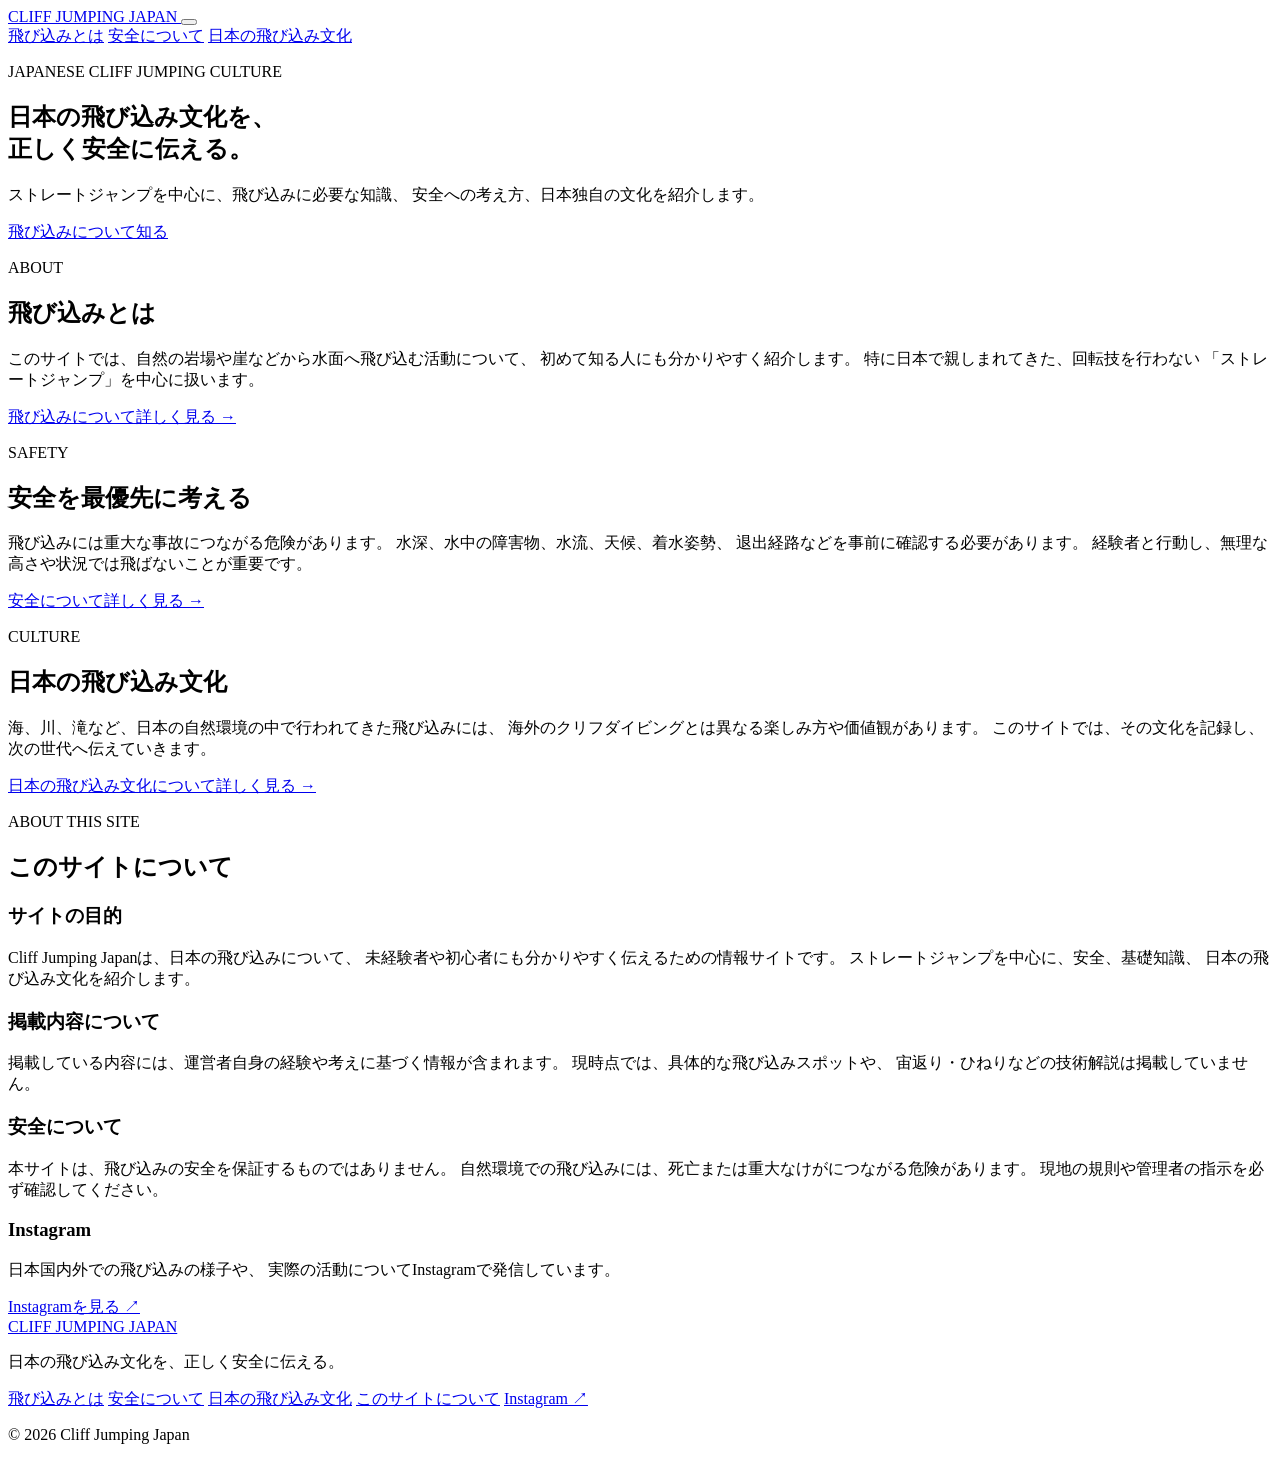
==== index.html @ ce13d309 "Add initial website files Commit directly to the main branch" ====
<!DOCTYPE html>
<html lang="ja">
<head>
  <meta charset="UTF-8">

  <meta
    name="viewport"
    content="width=device-width, initial-scale=1.0"
  >

  <meta
    name="description"
    content="日本の飛び込み文化、安全知識、ストレートジャンプについて紹介するウェブサイトです。"
  >

  <title>Cliff Jumping Japan</title>

  <link rel="stylesheet" href="css/style.css">
</head>

<body>

  <header class="site-header">
    <div class="header-inner">
      <a href="index.html" class="site-logo">
        CLIFF JUMPING JAPAN
      </a>

    <button
      class="menu-button"
      type="button"
      aria-label="メニューを開く"
      aria-expanded="false"
      aria-controls="site-navigation"
      >
      <span></span>
      <span></span>
      <span></span>
      </button>

    <nav id="site-navigation" class="site-nav">
        <a href="about.html">飛び込みとは</a>
        <a href="safety.html">安全について</a>
        <a href="culture.html">日本の飛び込み文化</a>
    </nav>
    </div>
  </header>

  <main>

    <section class="hero home-hero">

      <div class="hero-overlay"></div>

      <div class="hero-content">
        <p class="hero-subtitle">
          JAPANESE CLIFF JUMPING CULTURE
        </p>

        <h1>
          日本の飛び込み文化を、<br>
          正しく安全に伝える。
        </h1>

        <p class="hero-description">
          ストレートジャンプを中心に、飛び込みに必要な知識、
          安全への考え方、日本独自の文化を紹介します。
        </p>

        <a href="about.html" class="hero-button">
          飛び込みについて知る
        </a>
      </div>
    </section>

    <section id="about" class="content-section">
      <div class="section-inner">
        <p class="section-label">ABOUT</p>

        <h2>飛び込みとは</h2>

        <p class="section-text">
          このサイトでは、自然の岩場や崖などから水面へ飛び込む活動について、
          初めて知る人にも分かりやすく紹介します。
          特に日本で親しまれてきた、回転技を行わない
          「ストレートジャンプ」を中心に扱います。
        </p>
        <a href="about.html" class="section-link">飛び込みについて詳しく見る →</a>

      </div>
    </section>

    <section id="safety" class="content-section section-dark">
      <div class="section-inner">
        <p class="section-label">SAFETY</p>

        <h2>安全を最優先に考える</h2>

        <p class="section-text">
          飛び込みには重大な事故につながる危険があります。
          水深、水中の障害物、水流、天候、着水姿勢、
          退出経路などを事前に確認する必要があります。
          経験者と行動し、無理な高さや状況では飛ばないことが重要です。
        </p>

        <a href="safety.html" class="section-link">安全について詳しく見る →</a>

      </div>
    </section>

    <section id="culture" class="content-section">
      <div class="section-inner">
        <p class="section-label">CULTURE</p>

        <h2>日本の飛び込み文化</h2>

        <p class="section-text">
          海、川、滝など、日本の自然環境の中で行われてきた飛び込みには、
          海外のクリフダイビングとは異なる楽しみ方や価値観があります。
          このサイトでは、その文化を記録し、次の世代へ伝えていきます。
        </p>

        <a href="culture.html" class="section-link">日本の飛び込み文化について詳しく見る →</a>

      </div>
    </section>

    <section id="site-info" class="site-info-section">
  <div class="section-inner">

    <p class="section-label">ABOUT THIS SITE</p>

    <h2>このサイトについて</h2>

    <div class="site-info-grid">

      <div class="site-info-card">
        <h3>サイトの目的</h3>

        <p>
          Cliff Jumping Japanは、日本の飛び込みについて、
          未経験者や初心者にも分かりやすく伝えるための情報サイトです。
          ストレートジャンプを中心に、安全、基礎知識、
          日本の飛び込み文化を紹介します。
        </p>
      </div>

      <div class="site-info-card">
        <h3>掲載内容について</h3>

        <p>
          掲載している内容には、運営者自身の経験や考えに基づく情報が含まれます。
          現時点では、具体的な飛び込みスポットや、
          宙返り・ひねりなどの技術解説は掲載していません。
        </p>
      </div>

      <div class="site-info-card">
        <h3>安全について</h3>

        <p>
          本サイトは、飛び込みの安全を保証するものではありません。
          自然環境での飛び込みには、死亡または重大なけがにつながる危険があります。
          現地の規則や管理者の指示を必ず確認してください。
        </p>
      </div>

      <div class="site-info-card">
        <h3>Instagram</h3>

        <p>
          日本国内外での飛び込みの様子や、
          実際の活動についてInstagramで発信しています。
        </p>

        <a
          href="https://www.instagram.com/middle.door/"
          class="instagram-link"
          target="_blank"
          rel="noopener noreferrer"
        >
          Instagramを見る ↗
        </a>
      </div>

    </div>

  </div>
</section>

  </main>

  <footer class="site-footer">
  <div class="footer-inner">

    <div class="footer-brand">
      <a href="index.html" class="footer-logo">
        CLIFF JUMPING JAPAN
      </a>

      <p>
        日本の飛び込み文化を、正しく安全に伝える。
      </p>
    </div>

    <div class="footer-links">
      <a href="about.html">飛び込みとは</a>
      <a href="safety.html">安全について</a>
      <a href="culture.html">日本の飛び込み文化</a>
      <a href="index.html#site-info">このサイトについて</a>

      <a
        href="https://www.instagram.com/middle.door/"
        target="_blank"
        rel="noopener noreferrer"
      >
        Instagram ↗
      </a>
    </div>

  </div>

  <div class="footer-bottom">
    <p>© 2026 Cliff Jumping Japan</p>
  </div>
</footer>
  <script src="js/script.js"></script>
</body>
</html>
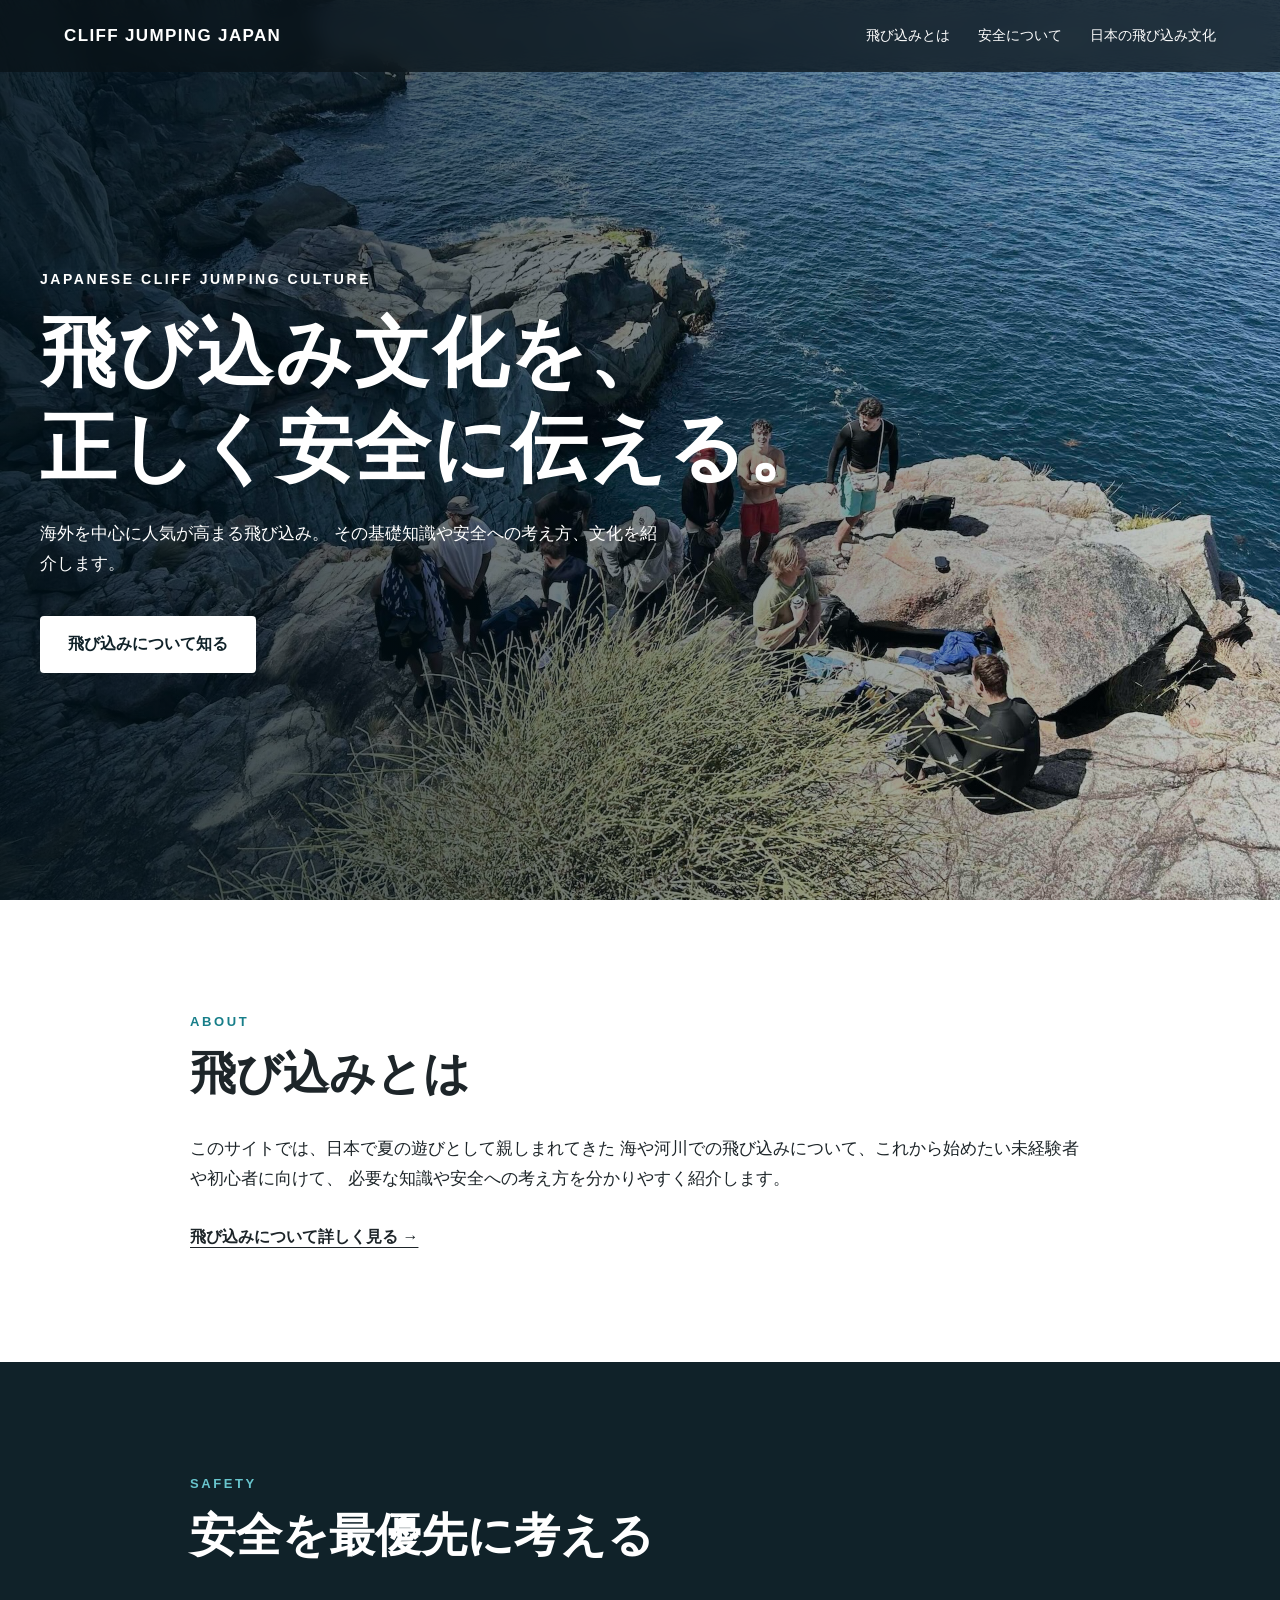
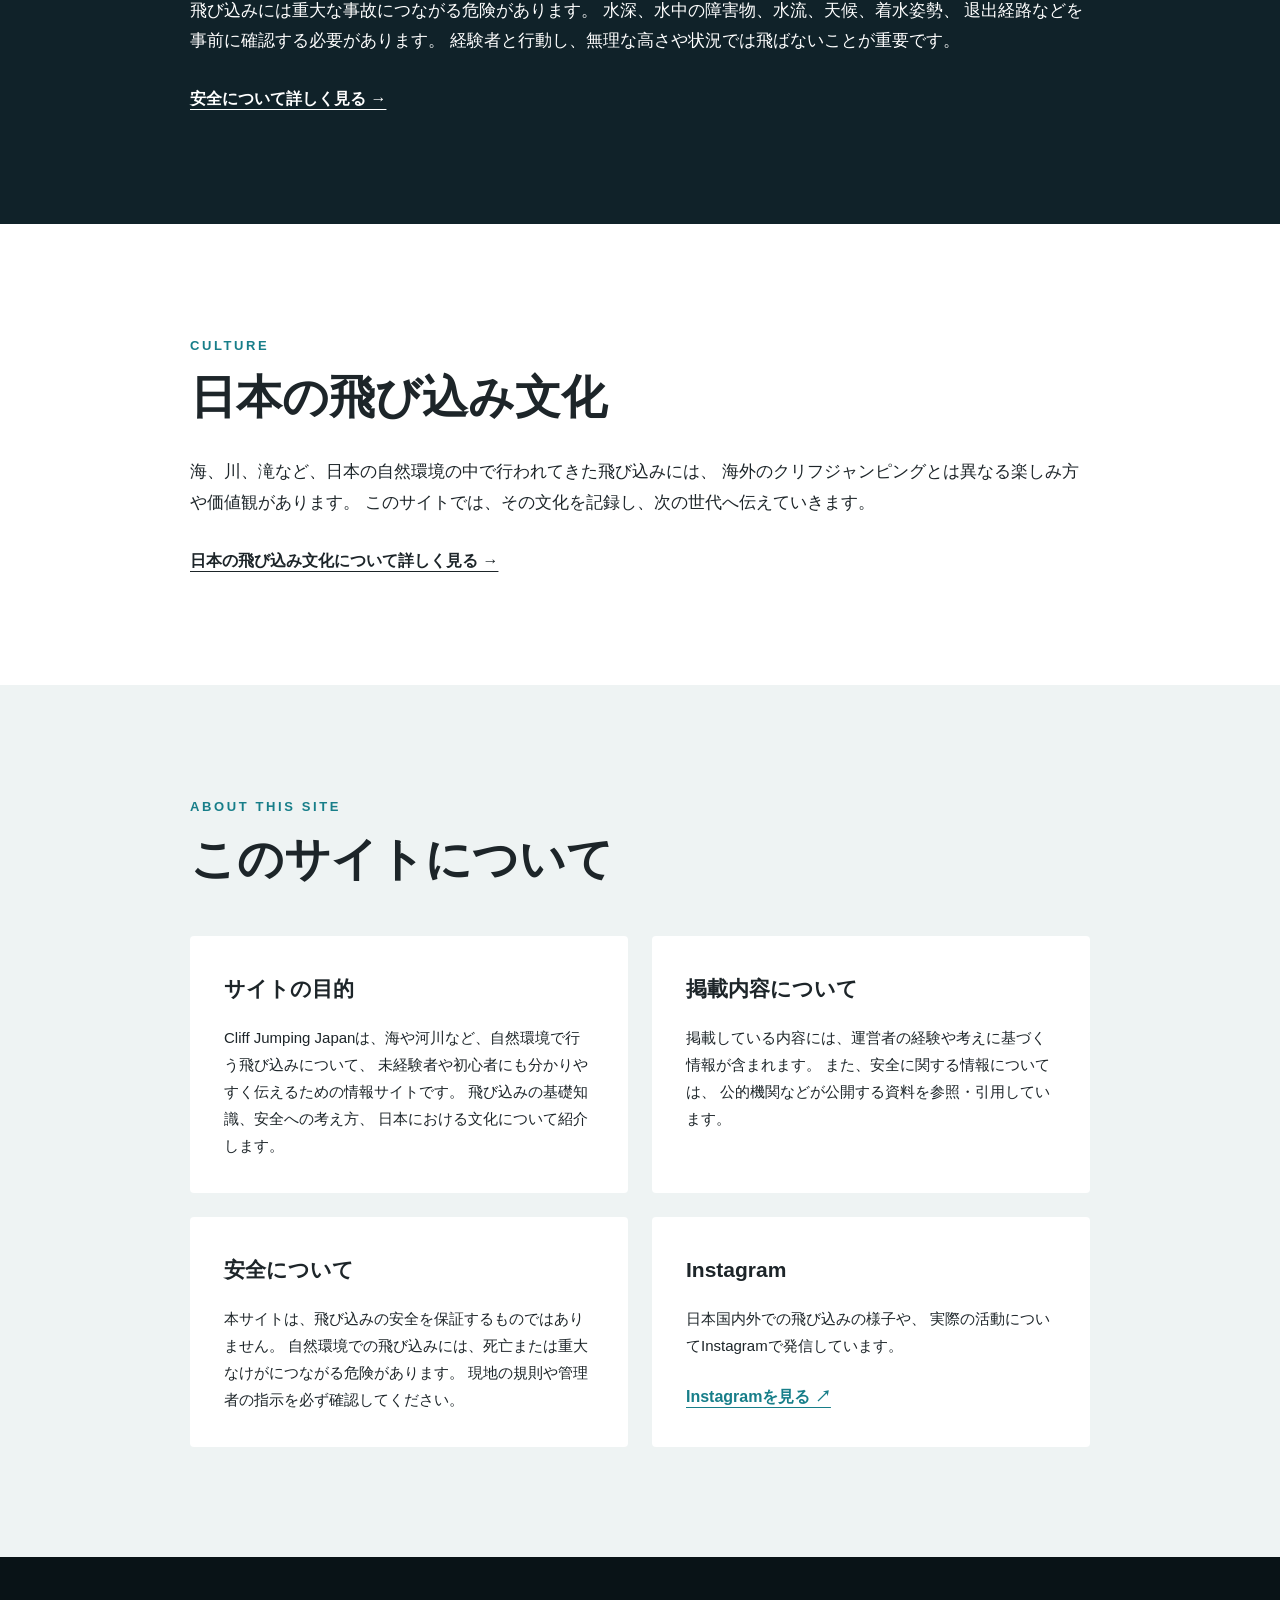
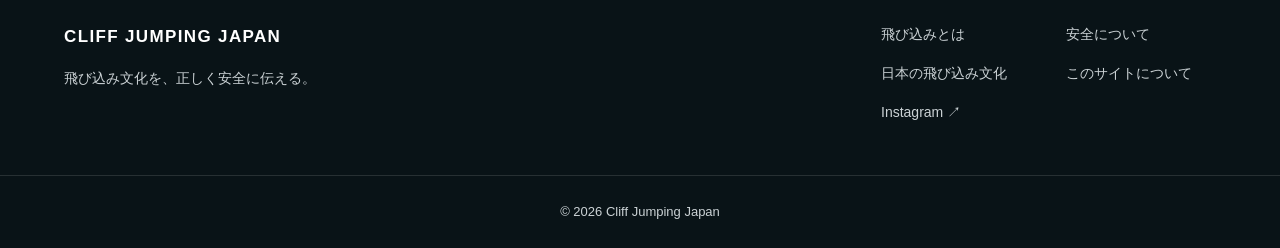
==== commit f60a378c: "Add files via upload トップページの文章を更新" ====
--- a/index.html
+++ b/index.html
@@ -9,8 +9,8 @@
   >
 
   <meta
-    name="description"
-    content="日本の飛び込み文化、安全知識、ストレートジャンプについて紹介するウェブサイトです。"
+  name="description"
+  content="自然環境で行う飛び込みの基礎知識、安全への考え方、日本における文化を紹介するウェブサイトです。"
   >
 
   <title>Cliff Jumping Japan</title>
@@ -58,13 +58,13 @@
         </p>
 
         <h1>
-          日本の飛び込み文化を、<br>
+          飛び込み文化を、<br>
           正しく安全に伝える。
         </h1>
 
         <p class="hero-description">
-          ストレートジャンプを中心に、飛び込みに必要な知識、
-          安全への考え方、日本独自の文化を紹介します。
+          海外を中心に人気が高まる飛び込み。
+          その基礎知識や安全への考え方、文化を紹介します。
         </p>
 
         <a href="about.html" class="hero-button">
@@ -80,10 +80,9 @@
         <h2>飛び込みとは</h2>
 
         <p class="section-text">
-          このサイトでは、自然の岩場や崖などから水面へ飛び込む活動について、
-          初めて知る人にも分かりやすく紹介します。
-          特に日本で親しまれてきた、回転技を行わない
-          「ストレートジャンプ」を中心に扱います。
+            このサイトでは、日本で夏の遊びとして親しまれてきた
+            海や河川での飛び込みについて、これから始めたい未経験者や初心者に向けて、
+            必要な知識や安全への考え方を分かりやすく紹介します。
         </p>
         <a href="about.html" class="section-link">飛び込みについて詳しく見る →</a>
 
@@ -116,7 +115,7 @@
 
         <p class="section-text">
           海、川、滝など、日本の自然環境の中で行われてきた飛び込みには、
-          海外のクリフダイビングとは異なる楽しみ方や価値観があります。
+          海外のクリフジャンピングとは異なる楽しみ方や価値観があります。
           このサイトでは、その文化を記録し、次の世代へ伝えていきます。
         </p>
 
@@ -135,24 +134,21 @@
     <div class="site-info-grid">
 
       <div class="site-info-card">
-        <h3>サイトの目的</h3>
-
-        <p>
-          Cliff Jumping Japanは、日本の飛び込みについて、
-          未経験者や初心者にも分かりやすく伝えるための情報サイトです。
-          ストレートジャンプを中心に、安全、基礎知識、
-          日本の飛び込み文化を紹介します。
-        </p>
-      </div>
-
-      <div class="site-info-card">
-        <h3>掲載内容について</h3>
-
-        <p>
-          掲載している内容には、運営者自身の経験や考えに基づく情報が含まれます。
-          現時点では、具体的な飛び込みスポットや、
-          宙返り・ひねりなどの技術解説は掲載していません。
-        </p>
+    <h3>サイトの目的</h3>
+    <p>Cliff Jumping Japanは、海や河川など、自然環境で行う飛び込みについて、
+        未経験者や初心者にも分かりやすく伝えるための情報サイトです。
+        飛び込みの基礎知識、安全への考え方、
+        日本における文化について紹介します。
+    </p>
+      </div>
+
+      <div class="site-info-card">
+    <h3>掲載内容について</h3>
+    <p>
+        掲載している内容には、運営者の経験や考えに基づく情報が含まれます。
+        また、安全に関する情報については、
+        公的機関などが公開する資料を参照・引用しています。
+    </p>
       </div>
 
       <div class="site-info-card">
@@ -199,7 +195,7 @@
       </a>
 
       <p>
-        日本の飛び込み文化を、正しく安全に伝える。
+        飛び込み文化を、正しく安全に伝える。
       </p>
     </div>
 
--- a/css/style.css
+++ b/css/style.css
@@ -0,0 +1,988 @@
+/* 基本設定 */
+
+* {
+  box-sizing: border-box;
+}
+
+html {
+  scroll-behavior: smooth;
+}
+
+body {
+  margin: 0;
+  color: #1d2529;
+  background-color: #ffffff;
+  font-family:
+    -apple-system,
+    BlinkMacSystemFont,
+    "Helvetica Neue",
+    "Hiragino Kaku Gothic ProN",
+    "Yu Gothic",
+    sans-serif;
+  line-height: 1.8;
+}
+
+a {
+  color: inherit;
+  text-decoration: none;
+}
+
+
+/* ヘッダー */
+
+.site-header {
+  position: fixed;
+  top: 0;
+  left: 0;
+  z-index: 100;
+  width: 100%;
+  color: #ffffff;
+  background-color: rgba(8, 18, 23, 0.75);
+  backdrop-filter: blur(10px);
+}
+
+.header-inner {
+  display: flex;
+  align-items: center;
+  justify-content: space-between;
+  max-width: 1200px;
+  height: 72px;
+  margin: 0 auto;
+  padding: 0 24px;
+}
+
+.site-logo {
+  font-size: 17px;
+  font-weight: 700;
+  letter-spacing: 0.08em;
+}
+
+.site-nav {
+  display: flex;
+  gap: 28px;
+}
+
+.site-nav a {
+  font-size: 14px;
+  transition: opacity 0.3s;
+}
+
+.site-nav a:hover {
+  opacity: 0.65;
+}
+
+.menu-button {
+  display: none;
+  width: 44px;
+  height: 44px;
+  padding: 10px;
+  background: transparent;
+  border: 0;
+  cursor: pointer;
+}
+
+.menu-button span {
+  display: block;
+  width: 100%;
+  height: 2px;
+  margin: 5px 0;
+  background-color: #ffffff;
+  transition:
+    transform 0.3s,
+    opacity 0.3s;
+}
+
+
+/* メイン画像 */
+
+.hero {
+  position: relative;
+  display: flex;
+  align-items: center;
+  min-height: 100vh;
+  padding: 120px 24px 80px;
+  color: #ffffff;
+  background-position: center;
+  background-size: cover;
+  background-repeat: no-repeat;
+}
+
+.home-hero {
+  background-image: url("../images/hero-optimized.jpg");
+}
+
+.hero-overlay {
+  position: absolute;
+  inset: 0;
+  background:
+    linear-gradient(
+      90deg,
+      rgba(0, 15, 22, 0.85) 0%,
+      rgba(0, 15, 22, 0.4) 65%,
+      rgba(0, 15, 22, 0.2) 100%
+    );
+}
+
+.hero-content {
+  position: relative;
+  z-index: 1;
+  width: 100%;
+  max-width: 1200px;
+  margin: 0 auto;
+}
+
+.hero-subtitle {
+  margin: 0 0 12px;
+  font-size: 14px;
+  font-weight: 600;
+  letter-spacing: 0.18em;
+}
+
+.hero h1 {
+  margin: 0 0 24px;
+  font-size: clamp(38px, 6vw, 76px);
+  line-height: 1.25;
+  letter-spacing: 0.02em;
+}
+
+.hero-description {
+  max-width: 620px;
+  margin: 0 0 36px;
+  font-size: 17px;
+}
+
+.hero-button {
+  display: inline-block;
+  padding: 14px 28px;
+  color: #102229;
+  font-weight: 700;
+  background-color: #ffffff;
+  border-radius: 4px;
+  transition:
+    color 0.3s,
+    background-color 0.3s;
+}
+
+.hero-button:hover {
+  color: #ffffff;
+  background-color: #177e89;
+}
+
+
+/* 各コンテンツ */
+
+.content-section {
+  padding: 110px 24px;
+}
+
+.section-inner {
+  max-width: 900px;
+  margin: 0 auto;
+}
+
+.section-label {
+  margin: 0 0 8px;
+  color: #177e89;
+  font-size: 13px;
+  font-weight: 700;
+  letter-spacing: 0.2em;
+}
+
+.content-section h2 {
+  margin: 0 0 28px;
+  font-size: clamp(30px, 4vw, 46px);
+  line-height: 1.4;
+}
+
+.section-text {
+  margin: 0;
+  font-size: 17px;
+}
+
+.section-dark {
+  color: #ffffff;
+  background-color: #102229;
+}
+
+.section-dark .section-label {
+  color: #68c5cd;
+}
+
+
+/* フッター */
+
+/* このサイトについて */
+
+.site-info-section {
+  padding: 110px 24px;
+  background-color: #eef3f3;
+}
+
+.site-info-section h2 {
+  margin: 0 0 45px;
+  font-size: clamp(30px, 4vw, 46px);
+  line-height: 1.4;
+}
+
+.site-info-grid {
+  display: grid;
+  grid-template-columns: repeat(2, 1fr);
+  gap: 24px;
+}
+
+.site-info-card {
+  padding: 34px;
+  background-color: #ffffff;
+  border-radius: 4px;
+}
+
+.site-info-card h3 {
+  margin: 0 0 16px;
+  font-size: 21px;
+}
+
+.site-info-card p {
+  margin: 0;
+  font-size: 15px;
+}
+
+.instagram-link {
+  display: inline-block;
+  margin-top: 24px;
+  color: #177e89;
+  font-weight: 700;
+  text-decoration: underline;
+  text-underline-offset: 5px;
+}
+
+
+/* フッター */
+
+.site-footer {
+  padding: 0;
+  color: #cbd2d5;
+  background-color: #091317;
+}
+
+.footer-inner {
+  display: flex;
+  justify-content: space-between;
+  gap: 60px;
+  max-width: 1200px;
+  margin: 0 auto;
+  padding: 65px 24px 50px;
+}
+
+.footer-brand {
+  max-width: 420px;
+}
+
+.footer-logo {
+  display: inline-block;
+  margin-bottom: 14px;
+  color: #ffffff;
+  font-size: 17px;
+  font-weight: 700;
+  letter-spacing: 0.08em;
+}
+
+.footer-brand p {
+  margin: 0;
+  font-size: 14px;
+}
+
+.footer-links {
+  display: grid;
+  grid-template-columns: repeat(2, minmax(150px, 1fr));
+  gap: 14px 35px;
+}
+
+.footer-links a {
+  font-size: 14px;
+  transition: color 0.3s;
+}
+
+.footer-links a:hover {
+  color: #ffffff;
+}
+
+.footer-bottom {
+  padding: 24px;
+  text-align: center;
+  border-top: 1px solid rgba(255, 255, 255, 0.12);
+}
+
+.footer-bottom p {
+  margin: 0;
+  font-size: 13px;
+}
+
+/* 下層ページ共通 */
+
+.subpage-hero {
+  position: relative;
+  display: flex;
+  align-items: flex-end;
+  min-height: 520px;
+  padding: 150px 24px 80px;
+  color: #ffffff;
+  background-position: center;
+  background-size: cover;
+}
+
+.safety-hero {
+  background-image: url("../images/hero-optimized.jpg");
+}
+
+.subpage-hero-overlay {
+  position: absolute;
+  inset: 0;
+  background:
+    linear-gradient(
+      90deg,
+      rgba(4, 18, 24, 0.92) 0%,
+      rgba(4, 18, 24, 0.58) 60%,
+      rgba(4, 18, 24, 0.35) 100%
+    );
+}
+
+.subpage-hero-content {
+  position: relative;
+  z-index: 1;
+  width: 100%;
+  max-width: 1000px;
+  margin: 0 auto;
+}
+
+.subpage-label {
+  margin: 0 0 10px;
+  font-size: 14px;
+  font-weight: 700;
+  letter-spacing: 0.2em;
+}
+
+.subpage-hero h1 {
+  margin: 0 0 20px;
+  font-size: clamp(42px, 6vw, 72px);
+  line-height: 1.2;
+}
+
+.subpage-hero-content > p:last-child {
+  max-width: 720px;
+  margin: 0;
+  font-size: 17px;
+}
+
+
+/* 記事部分 */
+
+.article-section {
+  padding: 100px 24px;
+}
+
+.article-inner {
+  max-width: 1000px;
+  margin: 0 auto;
+}
+
+.article-heading {
+  margin-bottom: 28px;
+}
+
+.article-heading h2 {
+  margin: 0;
+  font-size: clamp(30px, 4vw, 46px);
+  line-height: 1.4;
+}
+
+.article-text {
+  max-width: 820px;
+  margin: 0 0 50px;
+  font-size: 17px;
+}
+
+.important-notice {
+  margin-bottom: 90px;
+  padding: 30px 34px;
+  background-color: #f0f5f5;
+  border-left: 5px solid #177e89;
+}
+
+.important-notice p {
+  margin: 0;
+}
+
+.important-notice .notice-title {
+  margin-bottom: 8px;
+  color: #105d65;
+  font-weight: 700;
+}
+
+
+/* 安全項目カード */
+
+.safety-grid {
+  display: grid;
+  grid-template-columns: repeat(2, 1fr);
+  gap: 24px;
+}
+
+.safety-card {
+  padding: 32px;
+  background-color: #f5f7f7;
+  border-radius: 4px;
+}
+
+.card-number {
+  margin: 0 0 8px;
+  color: #177e89;
+  font-size: 14px;
+  font-weight: 700;
+  letter-spacing: 0.15em;
+}
+
+.safety-card h3 {
+  margin: 0 0 14px;
+  font-size: 21px;
+}
+
+.safety-card p:last-child {
+  margin: 0;
+  font-size: 15px;
+}
+
+
+/* 飛ばない判断 */
+
+.article-dark {
+  color: #ffffff;
+  background-color: #102229;
+}
+
+.article-dark .section-label {
+  color: #68c5cd;
+}
+
+.danger-list {
+  margin: 0;
+  padding: 0;
+  list-style: none;
+}
+
+.danger-list li {
+  position: relative;
+  padding: 18px 20px 18px 48px;
+  border-bottom: 1px solid rgba(255, 255, 255, 0.18);
+}
+
+.danger-list li::before {
+  position: absolute;
+  top: 18px;
+  left: 18px;
+  color: #68c5cd;
+  content: "—";
+}
+
+
+/* 初心者向け */
+
+.beginner-message {
+  margin: 55px 0;
+  padding: 40px;
+  color: #ffffff;
+  background-color: #177e89;
+}
+
+.beginner-message h3 {
+  margin: 0 0 14px;
+  font-size: 25px;
+}
+
+.beginner-message p {
+  margin: 0;
+}
+
+.disclaimer {
+  margin-top: 70px;
+  padding-top: 40px;
+  border-top: 1px solid #ccd3d5;
+}
+
+.disclaimer h2 {
+  margin: 0 0 18px;
+  font-size: 24px;
+}
+
+.disclaimer p {
+  margin: 0;
+  font-size: 14px;
+  color: #596568;
+}
+
+.back-link-area {
+  margin-top: 60px;
+}
+
+.back-link {
+  display: inline-block;
+  color: #177e89;
+  font-weight: 700;
+}
+
+.back-link:hover {
+  text-decoration: underline;
+}
+
+.nav-current {
+  border-bottom: 2px solid #ffffff;
+}
+
+.section-link {
+  display: inline-block;
+  margin-top: 28px;
+  font-weight: 700;
+  text-decoration: underline;
+  text-underline-offset: 5px;
+}
+
+/* 飛び込みとはページ */
+
+.about-hero {
+  background-image: url("../images/hero-optimized.jpg");
+}
+
+.about-grid {
+  display: grid;
+  grid-template-columns: repeat(3, 1fr);
+  gap: 24px;
+}
+
+.about-card {
+  padding: 32px;
+  background-color: #f5f7f7;
+  border-radius: 4px;
+}
+
+.about-card h3 {
+  margin: 0 0 14px;
+  font-size: 21px;
+}
+
+.about-card p:last-child {
+  margin: 0;
+  font-size: 15px;
+}
+
+.straight-message {
+  max-width: 820px;
+  padding: 36px;
+  background-color: rgba(255, 255, 255, 0.08);
+  border-left: 5px solid #68c5cd;
+}
+
+.straight-message h3 {
+  margin: 0 0 14px;
+  font-size: 24px;
+}
+
+.straight-message p {
+  margin: 0;
+}
+
+.term-list {
+  display: grid;
+  grid-template-columns: repeat(2, 1fr);
+  gap: 24px;
+}
+
+.term-box {
+  padding: 32px;
+  border: 1px solid #d9dfe1;
+}
+
+.term-box h3 {
+  margin: 0 0 14px;
+  font-size: 21px;
+}
+
+.term-box p {
+  margin: 0;
+  font-size: 15px;
+}
+
+.scope-section {
+  background-color: #f5f7f7;
+}
+
+.scope-grid {
+  display: grid;
+  grid-template-columns: repeat(2, 1fr);
+  gap: 30px;
+}
+
+.scope-column {
+  padding: 34px;
+  background-color: #ffffff;
+}
+
+.scope-column h3 {
+  margin: 0 0 20px;
+  font-size: 22px;
+}
+
+.scope-list {
+  margin: 0;
+  padding: 0;
+  list-style: none;
+}
+
+.scope-list li {
+  position: relative;
+  padding: 12px 0 12px 24px;
+  border-bottom: 1px solid #e2e6e7;
+}
+
+.scope-list li::before {
+  position: absolute;
+  left: 0;
+  color: #177e89;
+  content: "—";
+}
+
+.next-page-box {
+  margin-top: 80px;
+  padding: 50px;
+  color: #ffffff;
+  background-color: #102229;
+}
+
+.next-page-box h2 {
+  margin: 0 0 18px;
+  font-size: clamp(28px, 4vw, 42px);
+}
+
+.next-page-box > p:not(.section-label) {
+  max-width: 700px;
+  margin: 0 0 30px;
+}
+
+.next-page-box .hero-button {
+  color: #102229;
+  background-color: #ffffff;
+}
+
+/* 日本の飛び込み文化ページ */
+
+.culture-hero {
+  background-image: url("../images/hero-optimized.jpg");
+  background-repeat: no-repeat;
+}
+
+.culture-grid {
+  display: grid;
+  grid-template-columns: repeat(3, 1fr);
+  gap: 24px;
+}
+
+.culture-card {
+  padding: 32px;
+  background-color: #f5f7f7;
+  border-radius: 4px;
+}
+
+.culture-card h3 {
+  margin: 0 0 14px;
+  font-size: 21px;
+}
+
+.culture-card p:last-child {
+  margin: 0;
+  font-size: 15px;
+}
+
+.culture-message {
+  max-width: 820px;
+  padding: 36px;
+  background-color: rgba(255, 255, 255, 0.08);
+  border-left: 5px solid #68c5cd;
+}
+
+.culture-message h3 {
+  margin: 0 0 14px;
+  font-size: 24px;
+}
+
+.culture-message p {
+  margin: 0;
+}
+
+.manner-list {
+  display: grid;
+  grid-template-columns: repeat(2, 1fr);
+  gap: 24px;
+}
+
+.manner-item {
+  padding: 30px;
+  border: 1px solid #d9dfe1;
+}
+
+.manner-item h3 {
+  margin: 0 0 12px;
+  font-size: 21px;
+}
+
+.manner-item p {
+  margin: 0;
+  font-size: 15px;
+}
+
+.culture-future {
+  background-color: #f5f7f7;
+}
+
+/* スマートフォン */
+
+body.menu-open {
+  overflow: hidden;
+}
+
+@media (max-width: 700px) {
+
+  .header-inner {
+    height: 64px;
+  }
+
+  .site-logo {
+    font-size: 14px;
+  }
+
+    .menu-button {
+    position: relative;
+    z-index: 110;
+    display: block;
+  }
+
+  .site-nav {
+    position: fixed;
+    top: 64px;
+    left: 0;
+    z-index: 105;
+    display: flex;
+    flex-direction: column;
+    gap: 0;
+    width: 100%;
+    padding: 12px 24px 24px;
+    background-color: rgba(8, 18, 23, 0.97);
+    opacity: 0;
+    visibility: hidden;
+    transform: translateY(-12px);
+    transition:
+      opacity 0.3s,
+      visibility 0.3s,
+      transform 0.3s;
+  }
+
+  .site-nav.is-open {
+    opacity: 1;
+    visibility: visible;
+    transform: translateY(0);
+  }
+
+  .site-nav a {
+    width: 100%;
+    padding: 18px 4px;
+    font-size: 16px;
+    border-bottom: 1px solid rgba(255, 255, 255, 0.18);
+  }
+
+  .site-nav a:last-child {
+    border-bottom: 0;
+  }
+
+  .nav-current {
+    border-bottom-color: rgba(255, 255, 255, 0.18);
+  }
+
+  .menu-button.is-open span:nth-child(1) {
+    transform: translateY(7px) rotate(45deg);
+  }
+
+  .menu-button.is-open span:nth-child(2) {
+    opacity: 0;
+  }
+
+  .menu-button.is-open span:nth-child(3) {
+    transform: translateY(-7px) rotate(-45deg);
+  }
+
+  .hero {
+    min-height: 90vh;
+    padding-top: 100px;
+  }
+
+  .hero h1 {
+  font-size: 32px;
+  line-height: 1.4;
+  }
+
+  .hero-overlay {
+  background: rgba(0, 15, 22, 0.58);
+  }
+
+  .hero-description {
+    font-size: 15px;
+  }
+
+  .content-section {
+    padding: 80px 24px;
+  }
+
+  .section-text {
+    font-size: 16px;
+  }
+
+    .subpage-hero {
+    min-height: 460px;
+    padding: 120px 24px 55px;
+  }
+
+  .subpage-hero-overlay {
+    background: rgba(4, 18, 24, 0.67);
+  }
+
+  .subpage-hero h1 {
+    font-size: 40px;
+  }
+
+  .subpage-hero-content > p:last-child {
+    font-size: 15px;
+  }
+
+  .article-section {
+    padding: 75px 24px;
+  }
+
+  .article-text {
+    font-size: 16px;
+  }
+
+  .important-notice {
+    margin-bottom: 65px;
+    padding: 24px;
+  }
+
+  .safety-grid {
+    grid-template-columns: 1fr;
+  }
+
+  .safety-card {
+    padding: 26px;
+  }
+
+  .beginner-message {
+    padding: 28px 24px;
+  }
+
+  .beginner-message h3 {
+    font-size: 21px;
+  }
+
+    .about-grid {
+    grid-template-columns: 1fr;
+  }
+
+  .about-card {
+    padding: 26px;
+  }
+
+  .term-list {
+    grid-template-columns: 1fr;
+  }
+
+  .term-box {
+    padding: 26px;
+  }
+
+  .straight-message {
+    padding: 28px 24px;
+  }
+
+  .straight-message h3 {
+    font-size: 21px;
+  }
+
+  .scope-grid {
+    grid-template-columns: 1fr;
+  }
+
+  .scope-column {
+    padding: 28px 24px;
+  }
+
+  .next-page-box {
+    margin-top: 60px;
+    padding: 36px 24px;
+  }
+
+    .culture-grid {
+    grid-template-columns: 1fr;
+  }
+
+  .culture-card {
+    padding: 26px;
+  }
+
+  .culture-message {
+    padding: 28px 24px;
+  }
+
+  .culture-message h3 {
+    font-size: 21px;
+  }
+
+  .manner-list {
+    grid-template-columns: 1fr;
+  }
+
+  .manner-item {
+    padding: 26px;
+  }
+
+    .site-info-section {
+    padding: 80px 24px;
+  }
+
+  .site-info-section h2 {
+    margin-bottom: 32px;
+  }
+
+  .site-info-grid {
+    grid-template-columns: 1fr;
+  }
+
+  .site-info-card {
+    padding: 28px 24px;
+  }
+
+  .footer-inner {
+    flex-direction: column;
+    gap: 38px;
+    padding: 50px 24px 40px;
+  }
+
+  .footer-links {
+    grid-template-columns: 1fr;
+    gap: 0;
+  }
+
+  .footer-links a {
+    padding: 14px 0;
+    border-bottom: 1px solid rgba(255, 255, 255, 0.12);
+  }
+
+  .footer-links a:last-child {
+    border-bottom: 0;
+  }
+
+}
